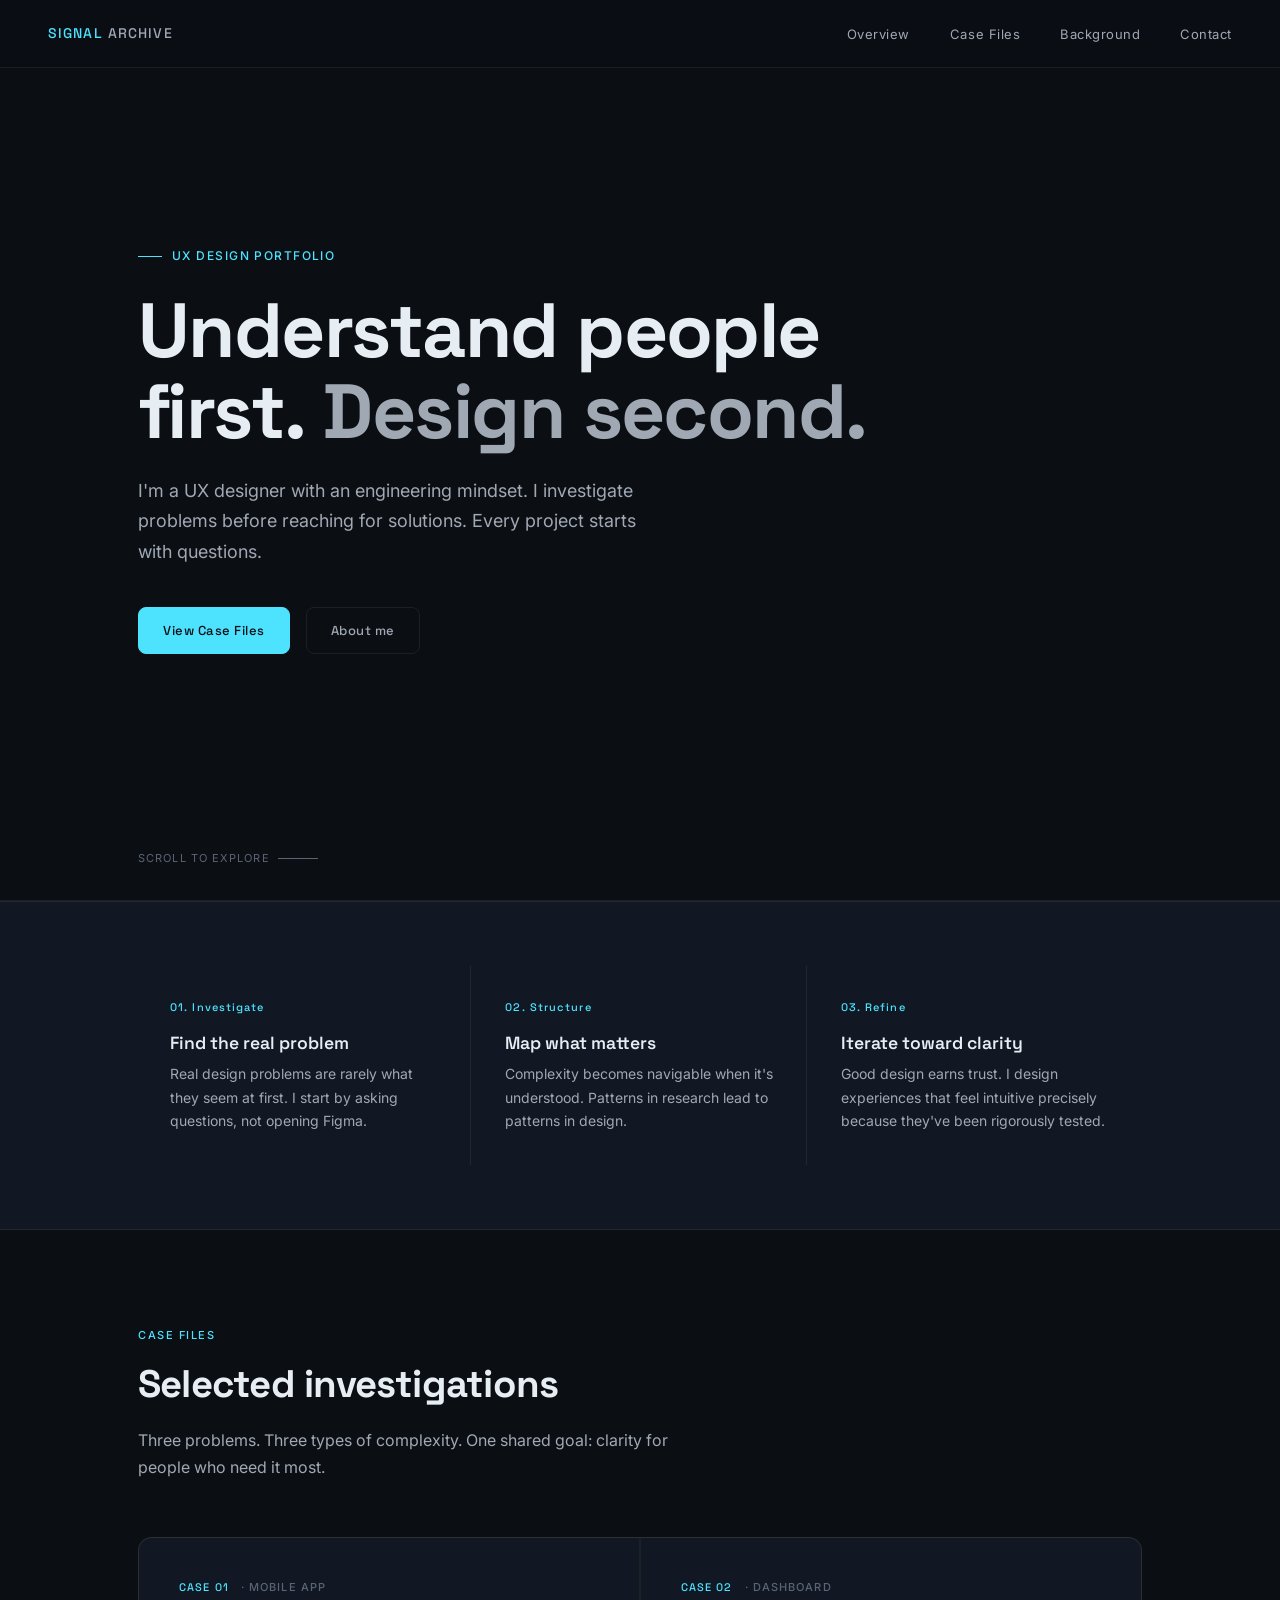
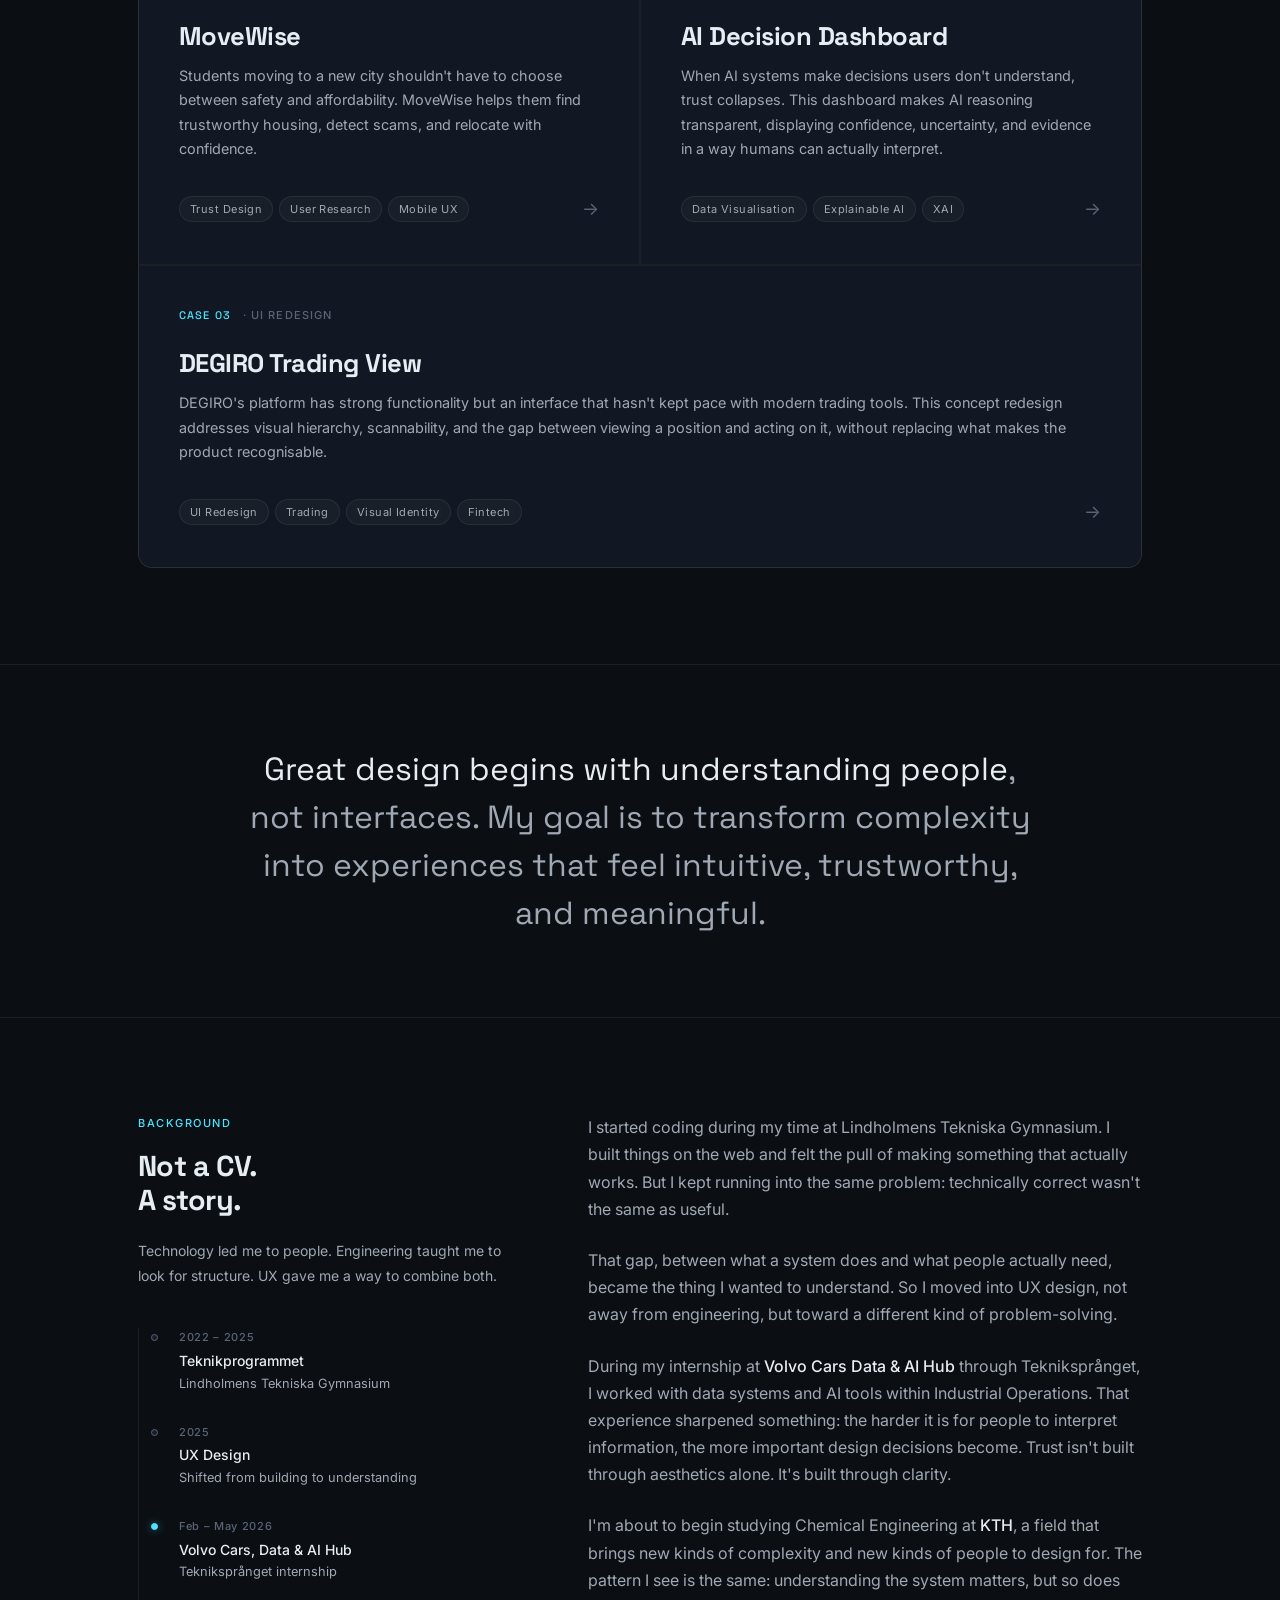
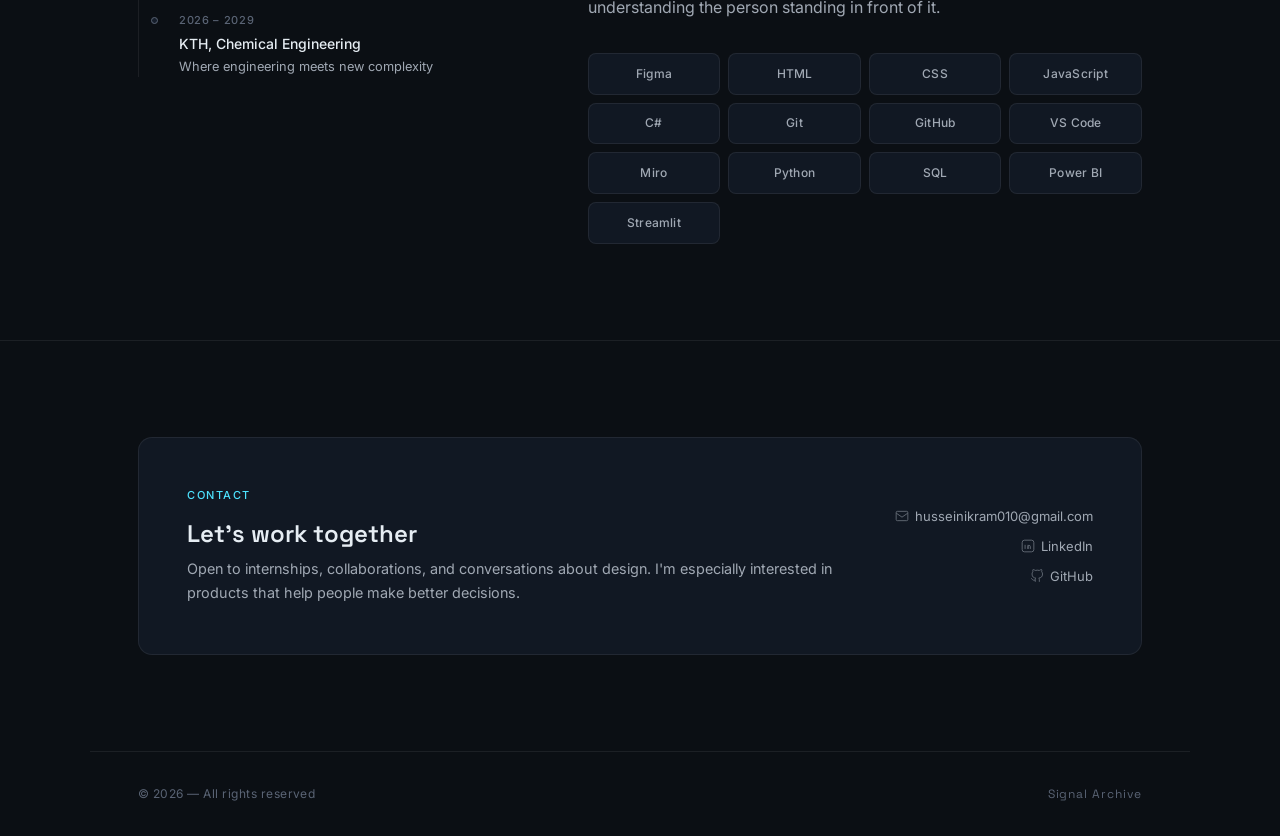
==== index.html @ 64f668bb "Finished Portfolio" ====
<!DOCTYPE html>
<html lang="en">
<head>
<meta charset="UTF-8" />
<meta name="viewport" content="width=device-width, initial-scale=1.0" />
<title>Signal Archive — Portfolio</title>
<link rel="preconnect" href="https://fonts.googleapis.com" />
<link rel="preconnect" href="https://fonts.gstatic.com" crossorigin />
<link href="https://fonts.googleapis.com/css2?family=Space+Grotesk:wght@300;400;500;600;700&family=Inter:wght@300;400;500&display=swap" rel="stylesheet" />
<style>
  *, *::before, *::after { box-sizing: border-box; margin: 0; padding: 0; }

  :root {
    --bg: #0B0F14;
    --surface: #111823;
    --surface2: #161E2B;
    --accent: #4DE3FF;
    --accent2: #5B8CFF;
    --amber: #FFCC66;
    --text-primary: #E6EDF3;
    --text-secondary: #A0A8B3;
    --text-muted: #5A6475;
    --border: rgba(255,255,255,0.07);
    --border-hover: rgba(77,227,255,0.2);
    --radius: 8px;
    --radius-lg: 14px;
  }

  html { scroll-behavior: smooth; }

  body {
    background: var(--bg);
    color: var(--text-primary);
    font-family: 'Inter', sans-serif;
    font-size: 16px;
    line-height: 1.7;
    -webkit-font-smoothing: antialiased;
  }

  h1, h2, h3, h4, h5 {
    font-family: 'Space Grotesk', sans-serif;
    font-weight: 600;
    line-height: 1.2;
    color: var(--text-primary);
  }

  a { color: inherit; text-decoration: none; }

  nav {
    position: fixed;
    top: 0; left: 0; right: 0;
    z-index: 100;
    display: flex;
    align-items: center;
    justify-content: space-between;
    padding: 1.25rem 3rem;
    background: rgba(11,15,20,0.85);
    backdrop-filter: blur(16px);
    border-bottom: 1px solid var(--border);
  }

  .nav-logo {
    font-family: 'Space Grotesk', sans-serif;
    font-size: 14px;
    font-weight: 500;
    color: var(--text-secondary);
    letter-spacing: 0.08em;
    text-transform: uppercase;
  }

  .nav-logo span { color: var(--accent); }

  .nav-links {
    display: flex;
    gap: 2.5rem;
    list-style: none;
  }

  .nav-links a {
    font-size: 13px;
    font-weight: 400;
    color: var(--text-secondary);
    letter-spacing: 0.04em;
    transition: color 0.2s;
  }

  .nav-links a:hover { color: var(--text-primary); }

  .hero {
    min-height: 100vh;
    display: flex;
    flex-direction: column;
    justify-content: center;
    padding: 0 3rem;
    max-width: 1100px;
    margin: 0 auto;
    position: relative;
  }

  .hero-label {
    font-size: 12px;
    font-weight: 500;
    letter-spacing: 0.12em;
    text-transform: uppercase;
    color: var(--accent);
    margin-bottom: 1.5rem;
    display: flex;
    align-items: center;
    gap: 10px;
  }

  .hero-label::before {
    content: '';
    display: inline-block;
    width: 24px;
    height: 1px;
    background: var(--accent);
  }

  .hero h1 {
    font-size: clamp(2.8rem, 6vw, 5.5rem);
    font-weight: 700;
    line-height: 1.05;
    margin-bottom: 1.5rem;
    letter-spacing: -0.02em;
  }

  .hero h1 em {
    font-style: normal;
    color: var(--text-secondary);
  }

  .hero-desc {
    font-size: 1.125rem;
    color: var(--text-secondary);
    max-width: 520px;
    line-height: 1.7;
    margin-bottom: 2.5rem;
  }

  .hero-actions {
    display: flex;
    gap: 1rem;
    align-items: center;
    flex-wrap: wrap;
  }

  .btn {
    font-family: 'Space Grotesk', sans-serif;
    font-size: 13px;
    font-weight: 500;
    letter-spacing: 0.04em;
    padding: 0.7rem 1.5rem;
    border-radius: var(--radius);
    border: 1px solid transparent;
    cursor: pointer;
    transition: all 0.2s;
    display: inline-flex;
    align-items: center;
    gap: 6px;
  }

  .btn-primary {
    background: var(--accent);
    color: var(--bg);
    border-color: var(--accent);
  }

  .btn-primary:hover {
    background: #7AEBFF;
    border-color: #7AEBFF;
  }

  .btn-ghost {
    color: var(--text-secondary);
    border-color: var(--border);
    background: transparent;
  }

  .btn-ghost:hover {
    color: var(--text-primary);
    border-color: rgba(255,255,255,0.15);
    background: var(--surface);
  }

  .hero-scroll {
    position: absolute;
    bottom: 2rem;
    left: 3rem;
    font-size: 11px;
    letter-spacing: 0.1em;
    text-transform: uppercase;
    color: var(--text-muted);
    display: flex;
    align-items: center;
    gap: 8px;
  }

  .hero-scroll::after {
    content: '';
    display: block;
    width: 40px;
    height: 1px;
    background: var(--text-muted);
    animation: pulse-line 2s ease-in-out infinite;
  }

  @keyframes pulse-line {
    0%, 100% { opacity: 0.3; }
    50% { opacity: 1; }
  }

  .divider {
    width: 100%;
    height: 1px;
    background: var(--border);
  }

  section {
    max-width: 1100px;
    margin: 0 auto;
    padding: 6rem 3rem;
  }

  .section-label {
    font-size: 11px;
    font-weight: 500;
    letter-spacing: 0.14em;
    text-transform: uppercase;
    color: var(--accent);
    margin-bottom: 1rem;
  }

  .section-title {
    font-size: clamp(1.8rem, 3vw, 2.8rem);
    font-weight: 700;
    letter-spacing: -0.02em;
    margin-bottom: 1.25rem;
  }

  .section-desc {
    font-size: 1rem;
    color: var(--text-secondary);
    max-width: 540px;
    margin-bottom: 3.5rem;
  }

  .philosophy {
    background: var(--surface);
    border-top: 1px solid var(--border);
    border-bottom: 1px solid var(--border);
    padding: 0;
  }

  .philosophy-inner {
    max-width: 1100px;
    margin: 0 auto;
    padding: 4rem 3rem;
    display: grid;
    grid-template-columns: 1fr 1fr 1fr;
    gap: 2px;
  }

  .philosophy-item {
    padding: 2rem;
    border-right: 1px solid var(--border);
    position: relative;
  }

  .philosophy-item:last-child { border-right: none; }

  .philosophy-num {
    font-family: 'Space Grotesk', sans-serif;
    font-size: 11px;
    font-weight: 500;
    color: var(--accent);
    letter-spacing: 0.1em;
    margin-bottom: 1rem;
  }

  .philosophy-item h3 {
    font-size: 1.1rem;
    font-weight: 600;
    margin-bottom: 0.5rem;
  }

  .philosophy-item p {
    font-size: 0.875rem;
    color: var(--text-secondary);
    line-height: 1.7;
  }

  .cases-grid {
    display: grid;
    grid-template-columns: 1fr 1fr;
    gap: 1.5px;
    background: var(--border);
    border: 1px solid var(--border);
    border-radius: var(--radius-lg);
    overflow: hidden;
  }

  .case-card {
    background: var(--surface);
    padding: 2.5rem;
    position: relative;
    transition: background 0.25s;
    cursor: pointer;
    display: flex;
    flex-direction: column;
  }

  .case-card:hover { background: var(--surface2); }

  .case-card.full-width { grid-column: 1 / -1; }

  .case-tag {
    font-size: 11px;
    font-weight: 500;
    letter-spacing: 0.1em;
    text-transform: uppercase;
    color: var(--text-muted);
    margin-bottom: 1.5rem;
    display: flex;
    align-items: center;
    gap: 8px;
  }

  .case-tag .case-id {
    color: var(--accent);
    font-family: 'Space Grotesk', monospace;
  }

  .case-card h3 {
    font-size: 1.6rem;
    font-weight: 700;
    margin-bottom: 0.75rem;
    letter-spacing: -0.02em;
  }

  .case-card p {
    font-size: 0.9rem;
    color: var(--text-secondary);
    line-height: 1.7;
    flex: 1;
  }

  .case-meta {
    margin-top: 2rem;
    display: flex;
    align-items: center;
    justify-content: space-between;
  }

  .case-tags-list {
    display: flex;
    gap: 6px;
    flex-wrap: wrap;
  }

  .tag {
    font-size: 11px;
    letter-spacing: 0.04em;
    padding: 3px 10px;
    border-radius: 20px;
    border: 1px solid var(--border);
    color: var(--text-secondary);
    background: rgba(255,255,255,0.03);
  }

  .case-arrow {
    color: var(--text-muted);
    font-size: 18px;
    transition: color 0.2s, transform 0.2s;
  }

  .case-card:hover .case-arrow { color: var(--accent); transform: translateX(4px); }

  .about-grid {
    display: grid;
    grid-template-columns: 1fr 1.5fr;
    gap: 5rem;
    align-items: start;
  }

  .about-sidebar { position: sticky; top: 6rem; }

  .about-intro {
    font-size: 0.875rem;
    color: var(--text-secondary);
    line-height: 1.8;
    margin-top: 1rem;
  }

  .timeline {
    margin-top: 2rem;
    padding-left: 1rem;
    border-left: 1px solid var(--border);
  }

  .timeline-item {
    position: relative;
    padding: 0 0 1.75rem 1.5rem;
  }

  .timeline-item::before {
    content: '';
    position: absolute;
    left: -4px;
    top: 6px;
    width: 7px;
    height: 7px;
    border-radius: 50%;
    background: var(--surface2);
    border: 1px solid var(--text-muted);
  }

  .timeline-item:last-child { padding-bottom: 0; }

  .timeline-item.active::before {
    background: var(--accent);
    border-color: var(--accent);
    box-shadow: 0 0 8px rgba(77,227,255,0.4);
  }

  .timeline-year {
    font-size: 11px;
    font-weight: 500;
    color: var(--text-muted);
    letter-spacing: 0.06em;
    margin-bottom: 2px;
  }

  .timeline-title {
    font-size: 0.875rem;
    font-weight: 500;
    color: var(--text-primary);
  }

  .timeline-sub {
    font-size: 0.8rem;
    color: var(--text-secondary);
  }

  .about-content p {
    color: var(--text-secondary);
    margin-bottom: 1.5rem;
    font-size: 1rem;
  }

  .about-content strong {
    color: var(--text-primary);
    font-weight: 500;
  }

  .tools-grid {
    display: grid;
    grid-template-columns: repeat(auto-fill, minmax(120px, 1fr));
    gap: 8px;
    margin-top: 2rem;
  }

  .tool-item {
    background: var(--surface);
    border: 1px solid var(--border);
    border-radius: var(--radius);
    padding: 0.6rem 1rem;
    font-size: 12px;
    font-weight: 500;
    color: var(--text-secondary);
    text-align: center;
    letter-spacing: 0.02em;
    transition: border-color 0.2s, color 0.2s;
  }

  .tool-item:hover {
    border-color: var(--border-hover);
    color: var(--text-primary);
  }

  .philosophy-quote {
    max-width: 1100px;
    margin: 0 auto;
    padding: 5rem 3rem;
    text-align: center;
  }

  .philosophy-quote blockquote {
    font-family: 'Space Grotesk', sans-serif;
    font-size: clamp(1.4rem, 2.5vw, 2rem);
    font-weight: 400;
    line-height: 1.5;
    color: var(--text-secondary);
    max-width: 800px;
    margin: 0 auto;
  }

  .philosophy-quote blockquote span { color: var(--text-primary); }

  .contact-block {
    background: var(--surface);
    border: 1px solid var(--border);
    border-radius: var(--radius-lg);
    padding: 3rem;
    display: grid;
    grid-template-columns: 1fr auto;
    gap: 2rem;
    align-items: center;
  }

  .contact-block h3 { font-size: 1.5rem; margin-bottom: 0.5rem; }

  .contact-block p {
    color: var(--text-secondary);
    font-size: 0.9rem;
  }

  .contact-links {
    display: flex;
    flex-direction: column;
    gap: 8px;
    align-items: flex-end;
  }

  .contact-link {
    font-size: 13px;
    color: var(--text-secondary);
    display: flex;
    align-items: center;
    gap: 6px;
    transition: color 0.2s;
  }

  .contact-link:hover { color: var(--accent); }
  .contact-link svg { width: 14px; height: 14px; opacity: 0.6; }

  footer {
    border-top: 1px solid var(--border);
    padding: 2rem 3rem;
    max-width: 1100px;
    margin: 0 auto;
    display: flex;
    align-items: center;
    justify-content: space-between;
  }

  footer p {
    font-size: 12px;
    color: var(--text-muted);
    letter-spacing: 0.04em;
  }

  footer .footer-mark {
    font-family: 'Space Grotesk', sans-serif;
    font-size: 12px;
    color: var(--text-muted);
    letter-spacing: 0.08em;
  }

  .fade-up {
    opacity: 0;
    transform: translateY(20px);
    transition: opacity 0.6s ease, transform 0.6s ease;
  }

  .fade-up.visible {
    opacity: 1;
    transform: translateY(0);
  }

  @media (max-width: 768px) {
    nav { padding: 1rem 1.5rem; }
    .nav-links { display: none; }
    section, .hero { padding-left: 1.5rem; padding-right: 1.5rem; }
    .hero h1 { font-size: 2.4rem; }
    .cases-grid { grid-template-columns: 1fr; }
    .case-card.full-width { grid-column: 1; }
    .about-grid { grid-template-columns: 1fr; gap: 3rem; }
    .about-sidebar { position: static; }
    .philosophy-inner { grid-template-columns: 1fr; }
    .philosophy-item { border-right: none; border-bottom: 1px solid var(--border); }
    .contact-block { grid-template-columns: 1fr; }
    .contact-links { align-items: flex-start; }
    .hero-scroll { left: 1.5rem; }
    footer { padding: 1.5rem; flex-direction: column; gap: 0.5rem; text-align: center; }
  }
</style>
</head>
<body>

<nav>
  <div class="nav-logo"><span>Signal</span>&nbsp;Archive</div>
  <ul class="nav-links">
    <li><a href="#overview">Overview</a></li>
    <li><a href="#case-files">Case Files</a></li>
    <li><a href="origin.html">Background</a></li>
    <li><a href="#contact">Contact</a></li>
  </ul>
</nav>

<section class="hero" id="overview">
  <div class="hero-label">UX Design Portfolio</div>
  <h1>Understand people<br />first.<em> Design second.</em></h1>
  <p class="hero-desc">
    I'm a UX designer with an engineering mindset. I investigate problems before reaching for solutions. Every project starts with questions.
  </p>
  <div class="hero-actions">
    <a href="#case-files" class="btn btn-primary">View Case Files</a>
    <a href="origin.html" class="btn btn-ghost">About me</a>
  </div>
  <div class="hero-scroll">Scroll to explore</div>
</section>

<div class="divider"></div>

<div class="philosophy">
  <div class="philosophy-inner">
    <div class="philosophy-item fade-up">
      <div class="philosophy-num">01. Investigate</div>
      <h3>Find the real problem</h3>
      <p>Real design problems are rarely what they seem at first. I start by asking questions, not opening Figma.</p>
    </div>
    <div class="philosophy-item fade-up" style="transition-delay: 0.1s">
      <div class="philosophy-num">02. Structure</div>
      <h3>Map what matters</h3>
      <p>Complexity becomes navigable when it's understood. Patterns in research lead to patterns in design.</p>
    </div>
    <div class="philosophy-item fade-up" style="transition-delay: 0.2s">
      <div class="philosophy-num">03. Refine</div>
      <h3>Iterate toward clarity</h3>
      <p>Good design earns trust. I design experiences that feel intuitive precisely because they've been rigorously tested.</p>
    </div>
  </div>
</div>

<section id="case-files">
  <div class="section-label">Case Files</div>
  <h2 class="section-title">Selected investigations</h2>
  <p class="section-desc">Three problems. Three types of complexity. One shared goal: clarity for people who need it most.</p>

  <div class="cases-grid">

    <div class="case-card fade-up" onclick="window.location.href='case-student-move.html'">
      <div class="case-tag"><span class="case-id">Case 01</span>&nbsp;·&nbsp;Mobile App</div>
      <h3>MoveWise</h3>
      <p>Students moving to a new city shouldn't have to choose between safety and affordability. MoveWise helps them find trustworthy housing, detect scams, and relocate with confidence.</p>
      <div class="case-meta">
        <div class="case-tags-list">
          <span class="tag">Trust Design</span>
          <span class="tag">User Research</span>
          <span class="tag">Mobile UX</span>
        </div>
        <span class="case-arrow">→</span>
      </div>
    </div>

    <div class="case-card fade-up" style="transition-delay: 0.1s" onclick="window.location.href='case-ai-dashboard.html'">
      <div class="case-tag"><span class="case-id">Case 02</span>&nbsp;·&nbsp;Dashboard</div>
      <h3>AI Decision Dashboard</h3>
      <p>When AI systems make decisions users don't understand, trust collapses. This dashboard makes AI reasoning transparent, displaying confidence, uncertainty, and evidence in a way humans can actually interpret.</p>
      <div class="case-meta">
        <div class="case-tags-list">
          <span class="tag">Data Visualisation</span>
          <span class="tag">Explainable AI</span>
          <span class="tag">XAI</span>
        </div>
        <span class="case-arrow">→</span>
      </div>
    </div>

    <div class="case-card full-width fade-up" style="transition-delay: 0.2s" onclick="window.location.href='case-03-degiro.html'">
      <div class="case-tag"><span class="case-id">Case 03</span>&nbsp;·&nbsp;UI Redesign</div>
      <h3>DEGIRO Trading View</h3>
      <p>DEGIRO's platform has strong functionality but an interface that hasn't kept pace with modern trading tools. This concept redesign addresses visual hierarchy, scannability, and the gap between viewing a position and acting on it, without replacing what makes the product recognisable.</p>
      <div class="case-meta">
        <div class="case-tags-list">
          <span class="tag">UI Redesign</span>
          <span class="tag">Trading</span>
          <span class="tag">Visual Identity</span>
          <span class="tag">Fintech</span>
        </div>
        <span class="case-arrow">→</span>
      </div>
    </div>

  </div>
</section>

<div class="divider"></div>

<div class="philosophy-quote">
  <blockquote>
    <span>Great design begins with understanding people</span>, not interfaces. My goal is to transform complexity into experiences that feel intuitive, trustworthy, and meaningful.
  </blockquote>
</div>

<div class="divider"></div>

<section id="background">
  <div class="about-grid">
    <div class="about-sidebar">
      <div class="section-label">Background</div>
      <h2 class="section-title" style="font-size: 1.8rem;">Not a CV.<br />A story.</h2>
      <p class="about-intro">Technology led me to people. Engineering taught me to look for structure. UX gave me a way to combine both.</p>

      <div class="timeline" style="margin-top: 2.5rem;">
        <div class="timeline-item">
          <div class="timeline-year">2022 – 2025</div>
          <div class="timeline-title">Teknikprogrammet</div>
          <div class="timeline-sub">Lindholmens Tekniska Gymnasium</div>
        </div>
        <div class="timeline-item">
          <div class="timeline-year">2025</div>
          <div class="timeline-title">UX Design</div>
          <div class="timeline-sub">Shifted from building to understanding</div>
        </div>
        <div class="timeline-item active">
          <div class="timeline-year">Feb – May 2026</div>
          <div class="timeline-title">Volvo Cars, Data &amp; AI Hub</div>
          <div class="timeline-sub">Tekniksprånget internship</div>
        </div>
        <div class="timeline-item">
          <div class="timeline-year">2026 – 2029</div>
          <div class="timeline-title">KTH, Chemical Engineering</div>
          <div class="timeline-sub">Where engineering meets new complexity</div>
        </div>
      </div>
    </div>

    <div class="about-content">
      <p>I started coding during my time at Lindholmens Tekniska Gymnasium. I built things on the web and felt the pull of making something that actually works. But I kept running into the same problem: technically correct wasn't the same as useful.</p>
      <p>That gap, between what a system does and what people actually need, became the thing I wanted to understand. So I moved into UX design, not away from engineering, but toward a different kind of problem-solving.</p>
      <p>During my internship at <strong>Volvo Cars Data &amp; AI Hub</strong> through Tekniksprånget, I worked with data systems and AI tools within Industrial Operations. That experience sharpened something: the harder it is for people to interpret information, the more important design decisions become. Trust isn't built through aesthetics alone. It's built through clarity.</p>
      <p>I'm about to begin studying Chemical Engineering at <strong>KTH</strong>, a field that brings new kinds of complexity and new kinds of people to design for. The pattern I see is the same: understanding the system matters, but so does understanding the person standing in front of it.</p>

      <div class="tools-grid">
        <div class="tool-item">Figma</div>
        <div class="tool-item">HTML</div>
        <div class="tool-item">CSS</div>
        <div class="tool-item">JavaScript</div>
        <div class="tool-item">C#</div>
        <div class="tool-item">Git</div>
        <div class="tool-item">GitHub</div>
        <div class="tool-item">VS Code</div>
        <div class="tool-item">Miro</div>
        <div class="tool-item">Python</div>
        <div class="tool-item">SQL</div>
        <div class="tool-item">Power BI</div>
        <div class="tool-item">Streamlit</div>
      </div>
    </div>
  </div>
</section>

<div class="divider"></div>

<section id="contact">
  <div class="contact-block fade-up">
    <div>
      <div class="section-label">Contact</div>
      <h3>Let's work together</h3>
      <p>Open to internships, collaborations, and conversations about design. I'm especially interested in products that help people make better decisions.</p>
    </div>
    <div class="contact-links">
      <a class="contact-link" href="mailto:husseinikram010@gmail.com">
        <svg viewBox="0 0 24 24" fill="none" stroke="currentColor" stroke-width="1.5"><rect x="2" y="4" width="20" height="16" rx="2"/><path d="m2 7 10 7 10-7"/></svg>
        husseinikram010@gmail.com
      </a>
      <a class="contact-link" href="https://linkedin.com/in/ikram-hussein-145771353" target="_blank">
        <svg viewBox="0 0 24 24" fill="none" stroke="currentColor" stroke-width="1.5"><rect x="2" y="2" width="20" height="20" rx="4"/><path d="M7 10v7M7 7v.01M12 17v-4a2 2 0 0 1 4 0v4M12 10v7"/></svg>
        LinkedIn
      </a>
      <a class="contact-link" href="https://github.com/R4MI-DEVV" target="_blank">
        <svg viewBox="0 0 24 24" fill="none" stroke="currentColor" stroke-width="1.5"><path d="M9 19c-5 1.5-5-2.5-7-3m14 6v-3.87a3.37 3.37 0 0 0-.94-2.61c3.14-.35 6.44-1.54 6.44-7A5.44 5.44 0 0 0 20 4.77 5.07 5.07 0 0 0 19.91 1S18.73.65 16 2.48a13.38 13.38 0 0 0-7 0C6.27.65 5.09 1 5.09 1A5.07 5.07 0 0 0 5 4.77a5.44 5.44 0 0 0-1.5 3.78c0 5.42 3.3 6.61 6.44 7A3.37 3.37 0 0 0 9 18.13V22"/></svg>
        GitHub
      </a>
    </div>
  </div>
</section>

<footer>
  <p>© 2026 — All rights reserved</p>
  <div class="footer-mark">Signal Archive</div>
</footer>

<script>
  const observer = new IntersectionObserver((entries) => {
    entries.forEach(e => {
      if (e.isIntersecting) e.target.classList.add('visible');
    });
  }, { threshold: 0.1 });

  document.querySelectorAll('.fade-up').forEach(el => observer.observe(el));

  document.querySelectorAll('a[href^="#"]').forEach(a => {
    a.addEventListener('click', (e) => {
      const target = document.querySelector(a.getAttribute('href'));
      if (target) {
        e.preventDefault();
        target.scrollIntoView({ behavior: 'smooth', block: 'start' });
      }
    });
  });
</script>
</body>
</html>
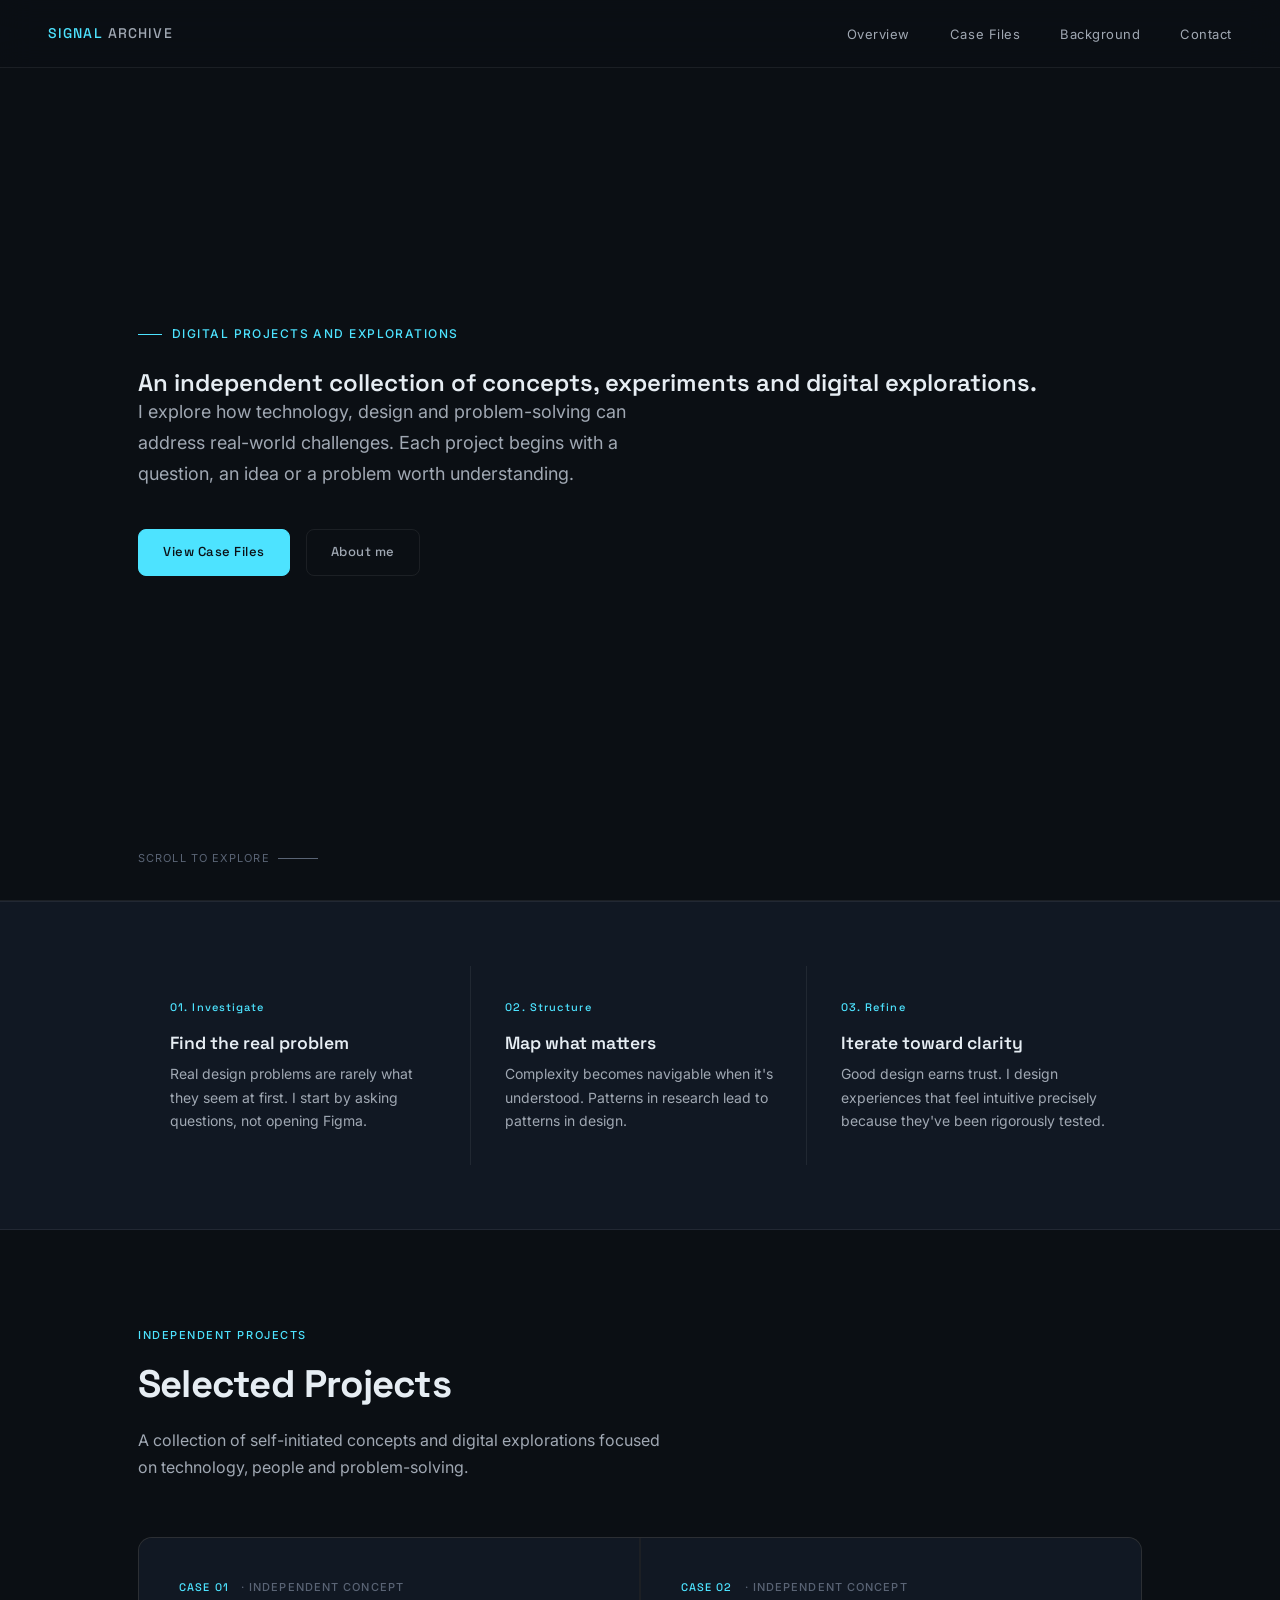
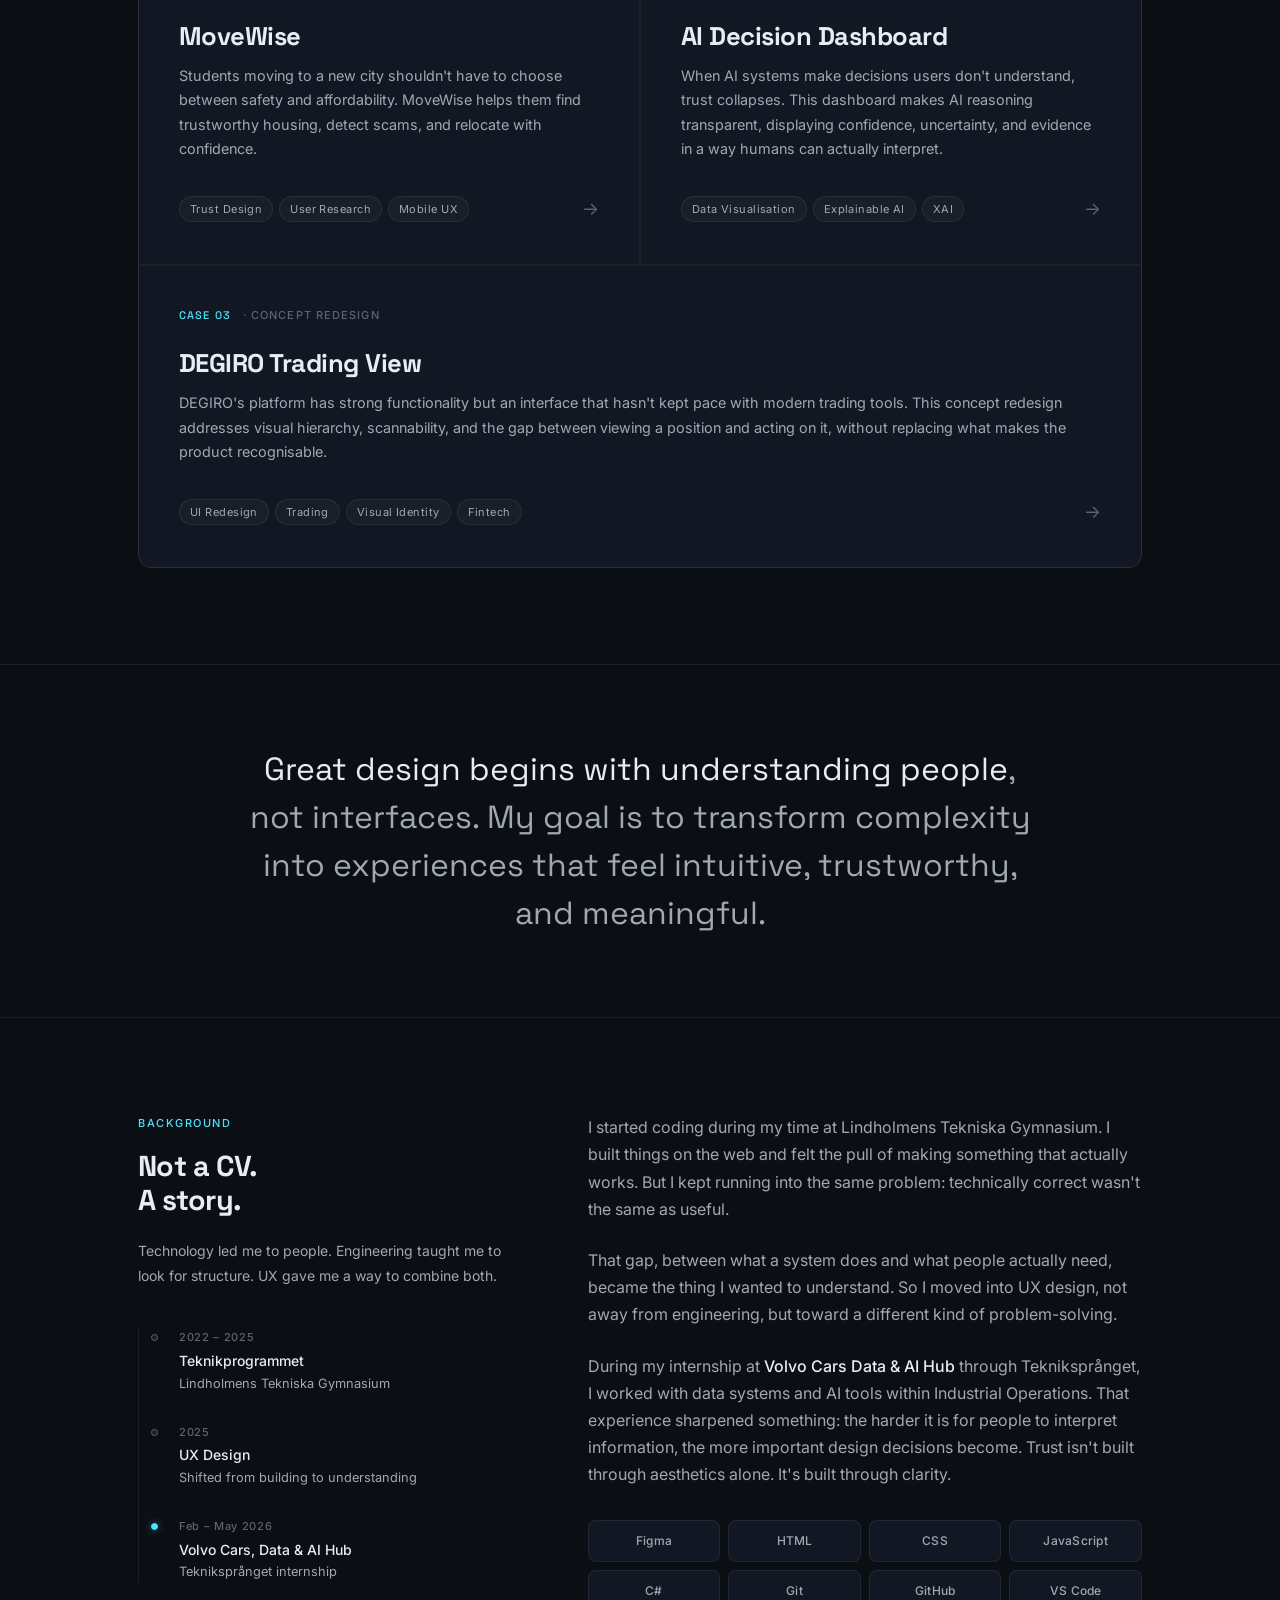
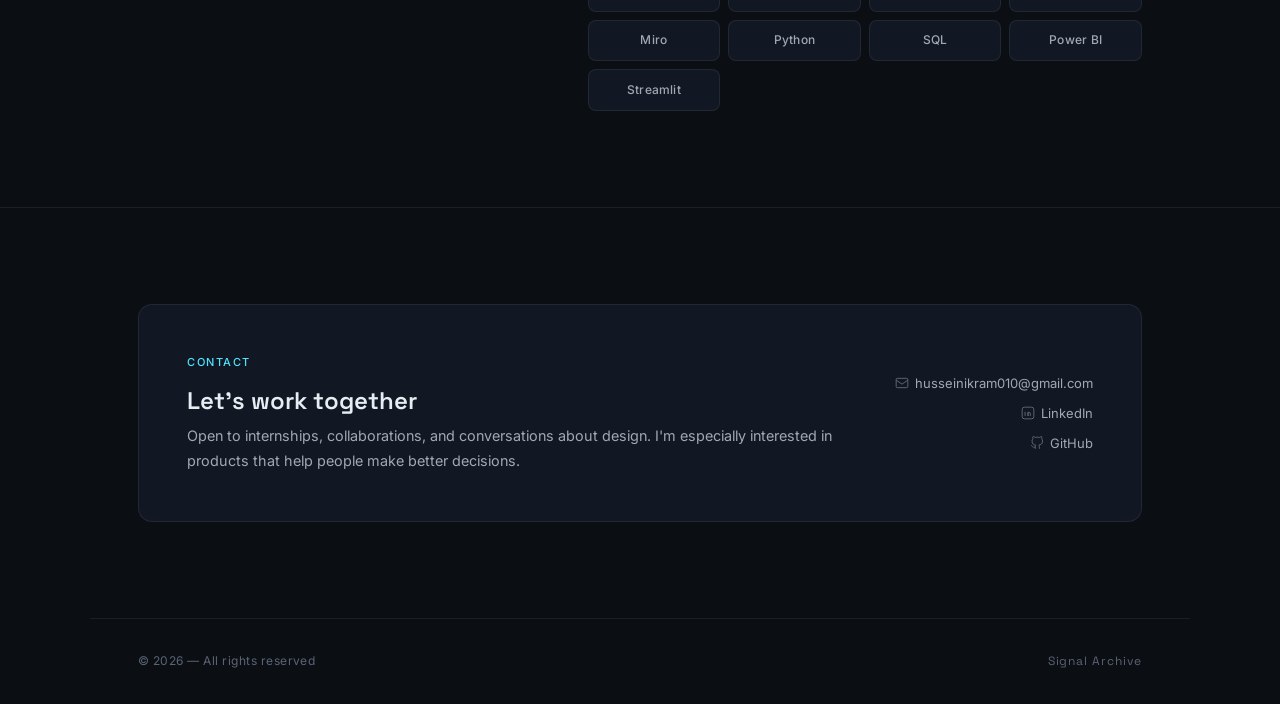
==== commit e5c8fe70: "additional changes" ====
--- a/index.html
+++ b/index.html
@@ -599,10 +599,10 @@
 </nav>
 
 <section class="hero" id="overview">
-  <div class="hero-label">UX Design Portfolio</div>
-  <h1>Understand people<br />first.<em> Design second.</em></h1>
+  <div class="hero-label">Digital projects and explorations</div>
+  <h2>An independent collection of concepts, experiments and digital explorations.</h2>
   <p class="hero-desc">
-    I'm a UX designer with an engineering mindset. I investigate problems before reaching for solutions. Every project starts with questions.
+    I explore how technology, design and problem-solving can address real-world challenges. Each project begins with a question, an idea or a problem worth understanding.
   </p>
   <div class="hero-actions">
     <a href="#case-files" class="btn btn-primary">View Case Files</a>
@@ -634,14 +634,14 @@
 </div>
 
 <section id="case-files">
-  <div class="section-label">Case Files</div>
-  <h2 class="section-title">Selected investigations</h2>
-  <p class="section-desc">Three problems. Three types of complexity. One shared goal: clarity for people who need it most.</p>
+  <div class="section-label">Independent Projects</div>
+  <h2 class="section-title">Selected Projects</h2>
+  <p class="section-desc">A collection of self-initiated concepts and digital explorations focused on technology, people and problem-solving.</p>
 
   <div class="cases-grid">
 
     <div class="case-card fade-up" onclick="window.location.href='case-student-move.html'">
-      <div class="case-tag"><span class="case-id">Case 01</span>&nbsp;·&nbsp;Mobile App</div>
+      <div class="case-tag"><span class="case-id">Case 01</span>&nbsp;·&nbsp;Independent Concept</div>
       <h3>MoveWise</h3>
       <p>Students moving to a new city shouldn't have to choose between safety and affordability. MoveWise helps them find trustworthy housing, detect scams, and relocate with confidence.</p>
       <div class="case-meta">
@@ -655,7 +655,7 @@
     </div>
 
     <div class="case-card fade-up" style="transition-delay: 0.1s" onclick="window.location.href='case-ai-dashboard.html'">
-      <div class="case-tag"><span class="case-id">Case 02</span>&nbsp;·&nbsp;Dashboard</div>
+      <div class="case-tag"><span class="case-id">Case 02</span>&nbsp;·&nbsp;Independent Concept</div>
       <h3>AI Decision Dashboard</h3>
       <p>When AI systems make decisions users don't understand, trust collapses. This dashboard makes AI reasoning transparent, displaying confidence, uncertainty, and evidence in a way humans can actually interpret.</p>
       <div class="case-meta">
@@ -669,7 +669,7 @@
     </div>
 
     <div class="case-card full-width fade-up" style="transition-delay: 0.2s" onclick="window.location.href='case-03-degiro.html'">
-      <div class="case-tag"><span class="case-id">Case 03</span>&nbsp;·&nbsp;UI Redesign</div>
+      <div class="case-tag"><span class="case-id">Case 03</span>&nbsp;·&nbsp;Concept Redesign</div>
       <h3>DEGIRO Trading View</h3>
       <p>DEGIRO's platform has strong functionality but an interface that hasn't kept pace with modern trading tools. This concept redesign addresses visual hierarchy, scannability, and the gap between viewing a position and acting on it, without replacing what makes the product recognisable.</p>
       <div class="case-meta">
@@ -719,11 +719,6 @@
           <div class="timeline-title">Volvo Cars, Data &amp; AI Hub</div>
           <div class="timeline-sub">Tekniksprånget internship</div>
         </div>
-        <div class="timeline-item">
-          <div class="timeline-year">2026 – 2029</div>
-          <div class="timeline-title">KTH, Chemical Engineering</div>
-          <div class="timeline-sub">Where engineering meets new complexity</div>
-        </div>
       </div>
     </div>
 
@@ -731,7 +726,6 @@
       <p>I started coding during my time at Lindholmens Tekniska Gymnasium. I built things on the web and felt the pull of making something that actually works. But I kept running into the same problem: technically correct wasn't the same as useful.</p>
       <p>That gap, between what a system does and what people actually need, became the thing I wanted to understand. So I moved into UX design, not away from engineering, but toward a different kind of problem-solving.</p>
       <p>During my internship at <strong>Volvo Cars Data &amp; AI Hub</strong> through Tekniksprånget, I worked with data systems and AI tools within Industrial Operations. That experience sharpened something: the harder it is for people to interpret information, the more important design decisions become. Trust isn't built through aesthetics alone. It's built through clarity.</p>
-      <p>I'm about to begin studying Chemical Engineering at <strong>KTH</strong>, a field that brings new kinds of complexity and new kinds of people to design for. The pattern I see is the same: understanding the system matters, but so does understanding the person standing in front of it.</p>
 
       <div class="tools-grid">
         <div class="tool-item">Figma</div>
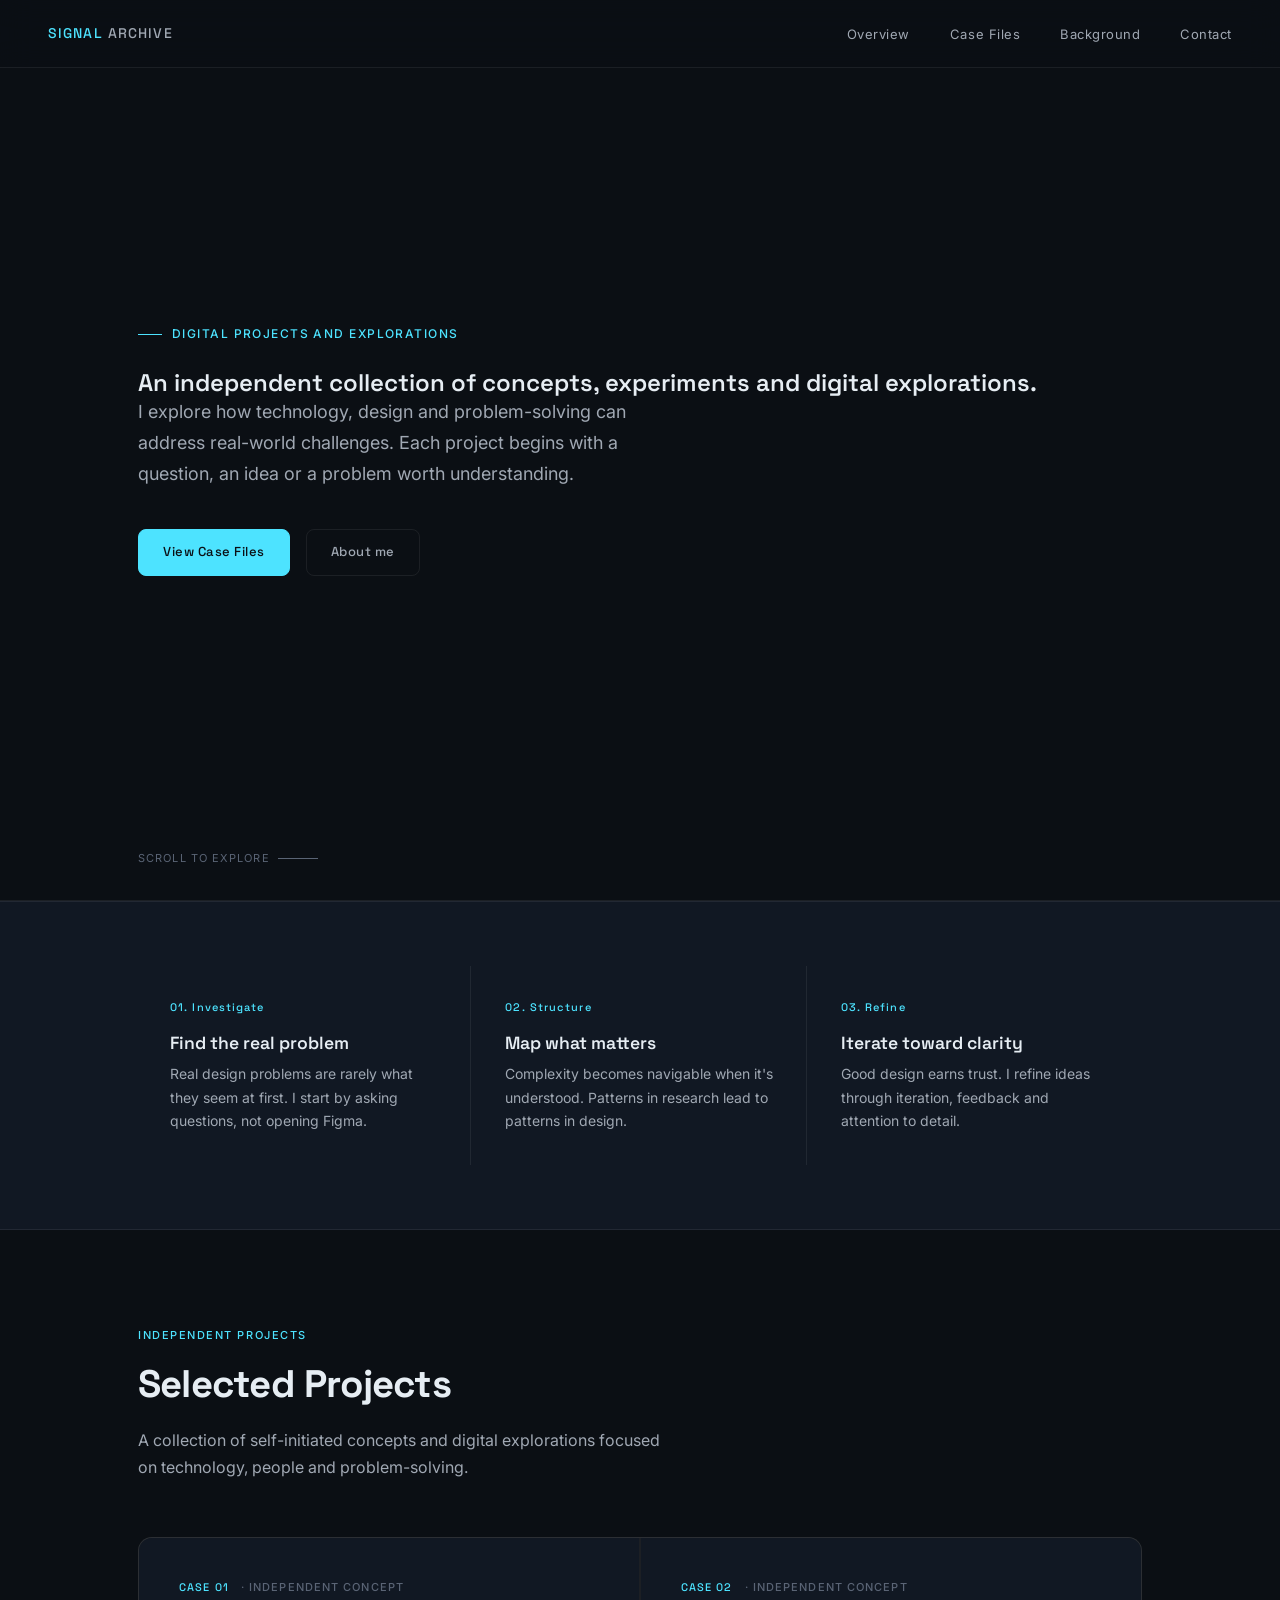
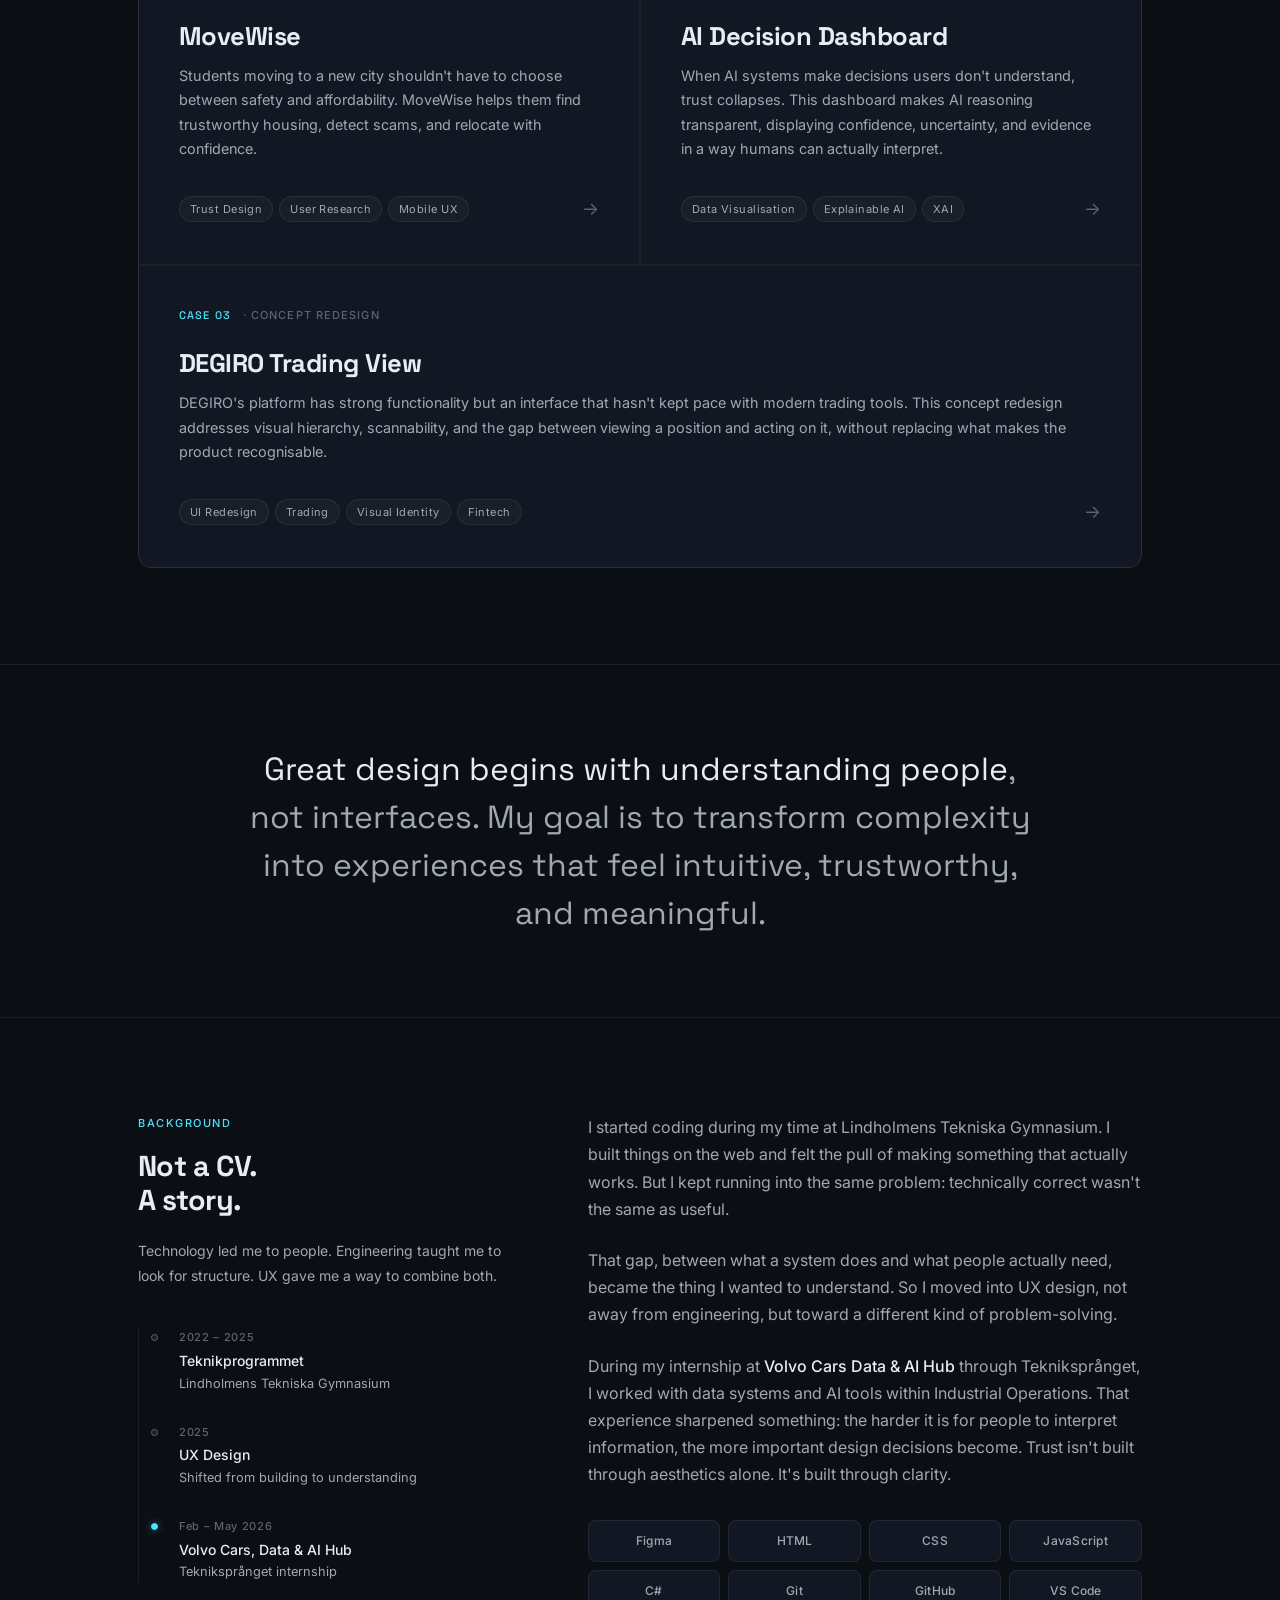
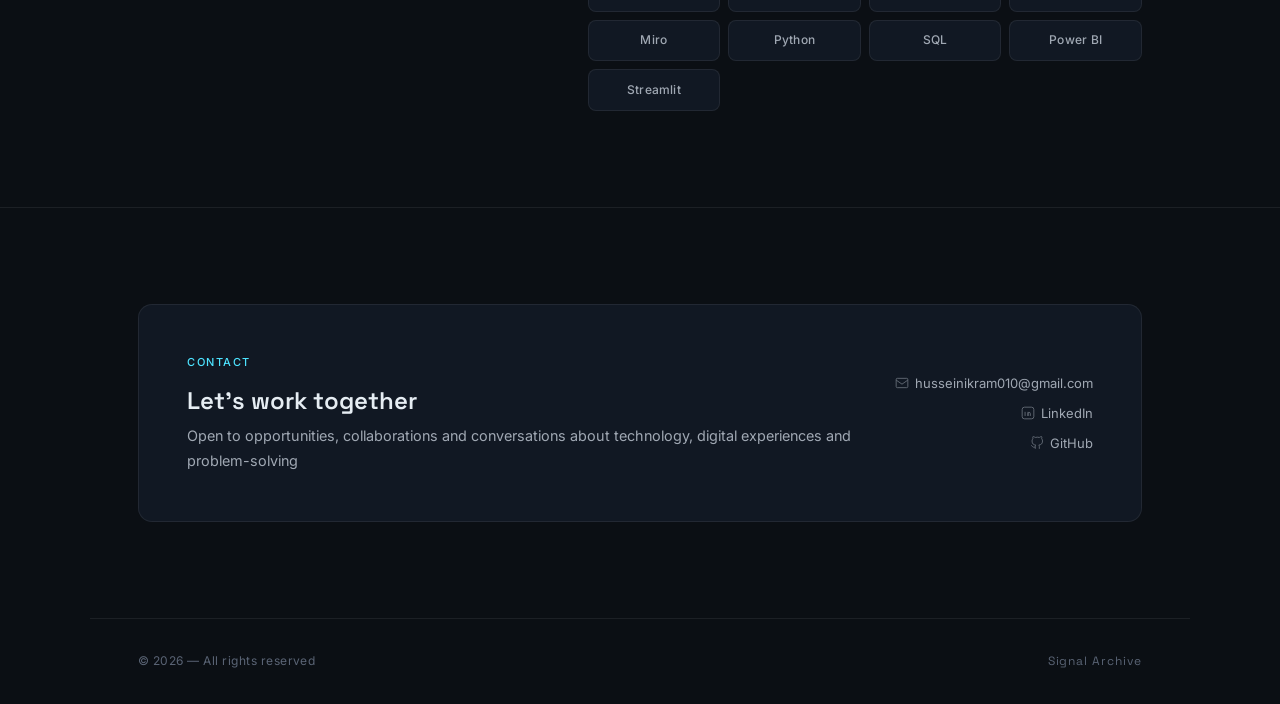
==== commit ff1aa18f: "final touches" ====
--- a/index.html
+++ b/index.html
@@ -628,7 +628,7 @@
     <div class="philosophy-item fade-up" style="transition-delay: 0.2s">
       <div class="philosophy-num">03. Refine</div>
       <h3>Iterate toward clarity</h3>
-      <p>Good design earns trust. I design experiences that feel intuitive precisely because they've been rigorously tested.</p>
+      <p>Good design earns trust. I refine ideas through iteration, feedback and attention to detail.</p>
     </div>
   </div>
 </div>
@@ -753,7 +753,7 @@
     <div>
       <div class="section-label">Contact</div>
       <h3>Let's work together</h3>
-      <p>Open to internships, collaborations, and conversations about design. I'm especially interested in products that help people make better decisions.</p>
+      <p>Open to opportunities, collaborations and conversations about technology, digital experiences and problem-solving</p>
     </div>
     <div class="contact-links">
       <a class="contact-link" href="mailto:husseinikram010@gmail.com">
